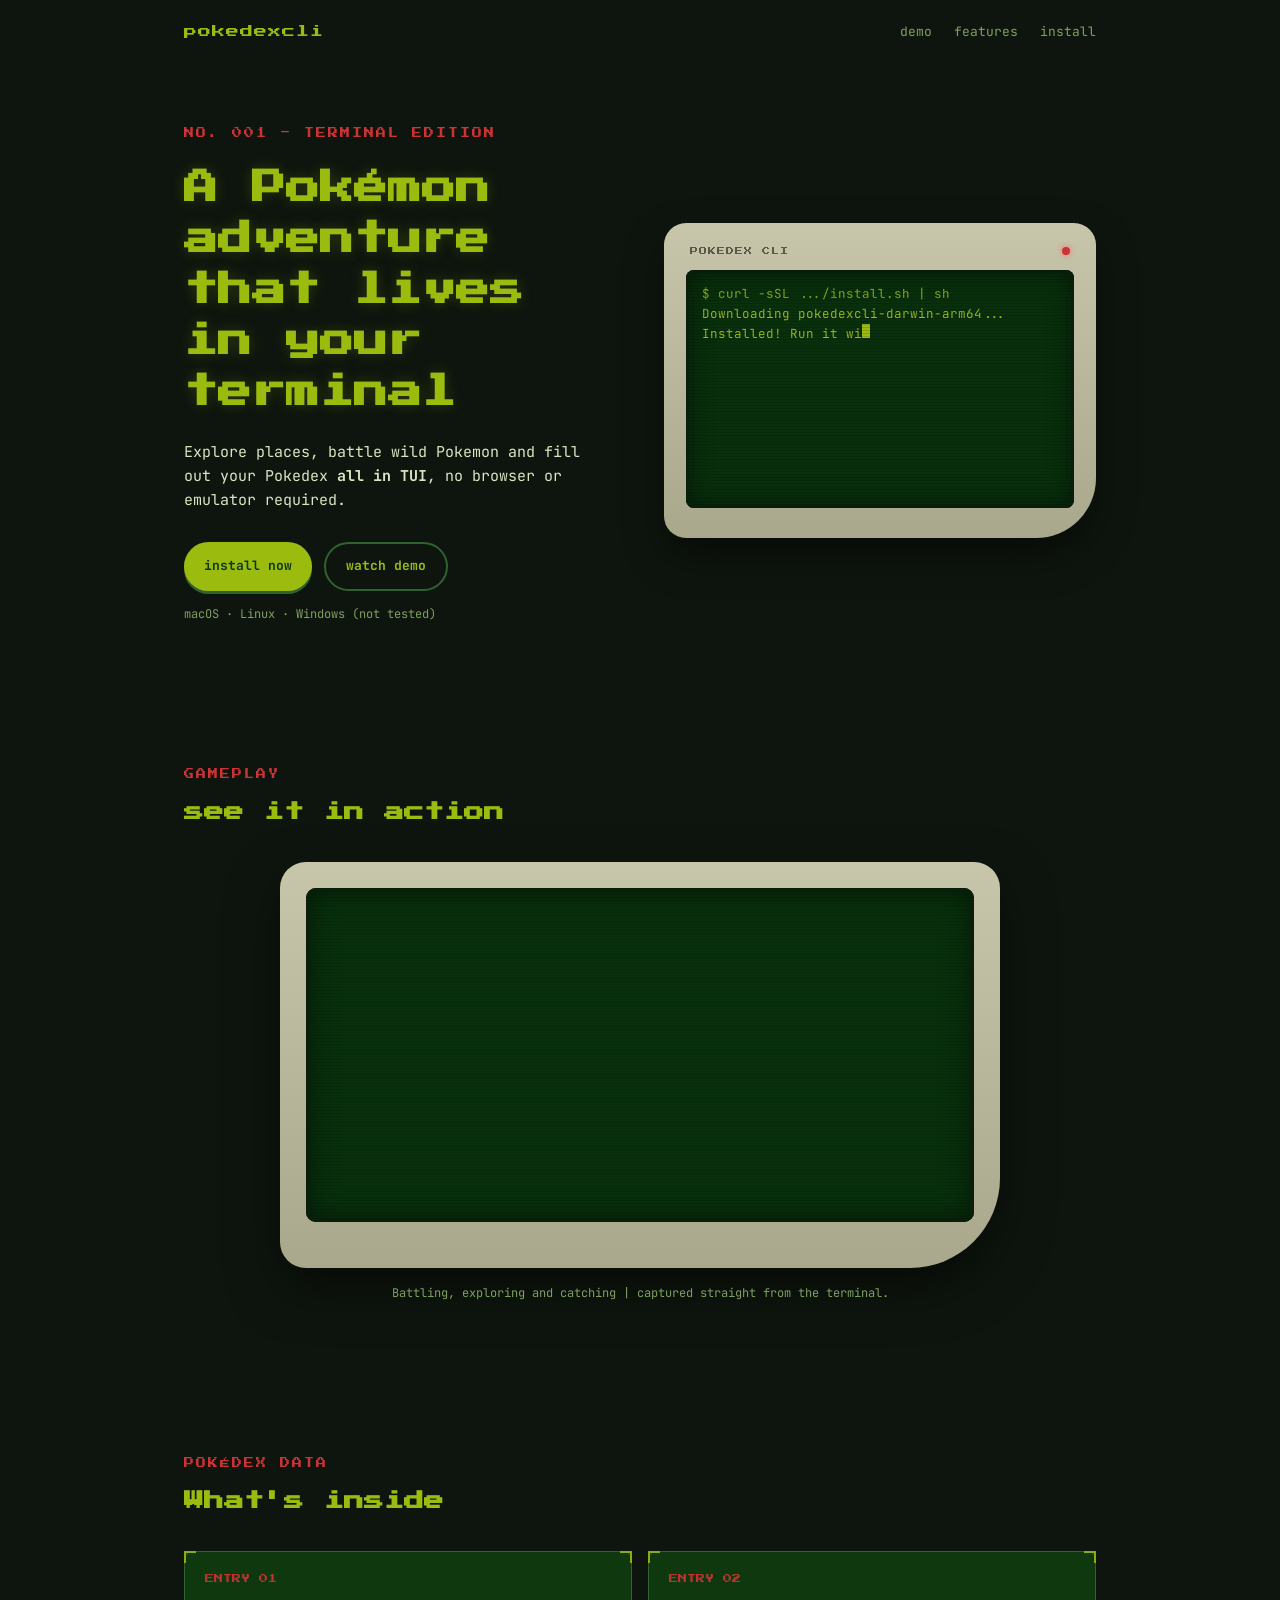
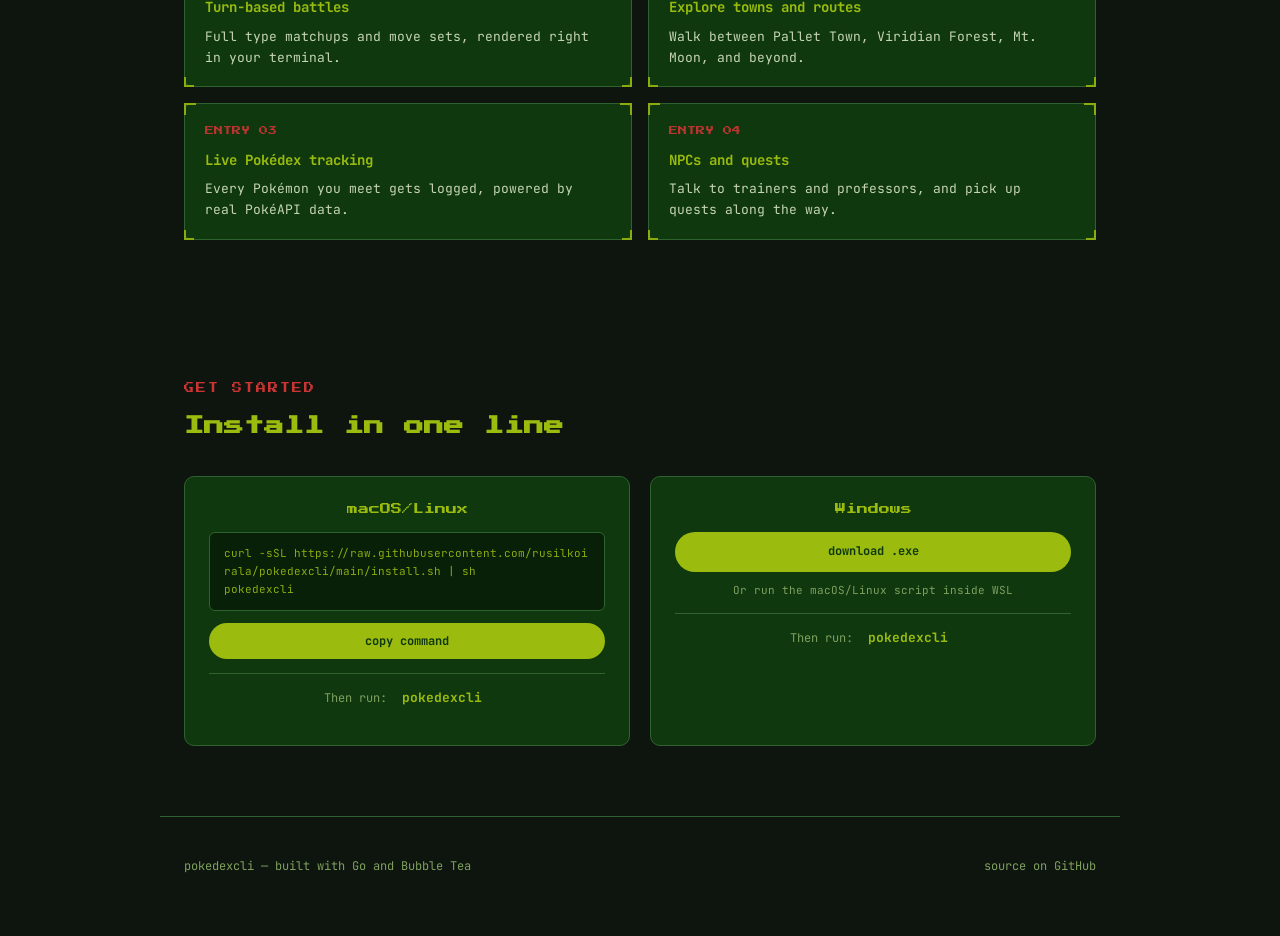
==== website/index.html @ e8219393 "rename to index html" ====
<!DOCTYPE html>
<html lang="en">

<head>
    <meta charset="UTF-8">
    <meta name="viewport" content="width=device-width, initial-scale=1.0">
    <title>PokedexCli</title>
    <link rel="icon" type="image/svg+xml" href="favicon.svg">
    <link rel="alternate icon" type="image/png" href="image.png">
    <link rel="stylesheet" href="style.css">
    <link rel="preconnect" href="https://fonts.googleapis.com">
    <link rel="preconnect" href="https://fonts.gstatic.com" crossorigin>
    <link
        href="https://fonts.googleapis.com/css2?family=Press+Start+2P&family=JetBrains+Mono:wght@400;500;700&display=swap"
        rel="stylesheet">
</head>

<body>
    <header>
        <div class="logo"><span class="dot">pokedexcli</span></div>
        <nav>
            <a href="#demo">demo</a>
            <a href="#features">features</href>
            <a href="#install">install</a>
        </nav>
    </header>

    <div class="hero">
        <div class="hero-content">
            <p class="eyebrow">NO. 001 - TERMINAL EDITION</p>
            <h1>A Pokémon adventure<br>that lives in your terminal</h1>
            <p class="sub">Explore places, battle wild Pokemon and fill out your Pokedex <b>all in TUI</b>, no browser
                or emulator required.</p>
            <div class="cta-row">
                <a class="gbtn" href="#install">install now</a>
                <a class="gbtn secondary" href="#demo">watch demo</a>
            </div>

            <p class="hint">macOS · Linux · Windows (not tested)</p>
        </div>

        <div class="device">
            <div class="brand"><span>POKEDEX CLI</span><span class="led"></span></div>
            <div class="screen-frame">
                <div class="term" id="termOut"></div>
            </div>
        </div>
    </div>

    <section id="demo">
        <p class="section-label">GAMEPLAY</p>
        <h2>see it in action</h2>
        <div class="demo-device">
            <div class="demo-screen">
                <video autoplay muted loop playsinline>
                    <source src="https://res.cloudinary.com/zlm5ufhp/video/upload/v1784630028/Screen_Recording_2026-07-21_at_4.15.30_PM_wrznqv.mov" type="video/mp4">
                    Your browser does not support the video tag.
                </video>
            </div>
        </div>
        <p class="demo-caption">Battling, exploring and catching | captured straight from the terminal.</p>
    </section>

    <section id="features">
        <p class="section-label">POKÉDEX DATA</p>
        <h2>What's inside</h2>
        <div class="entries">
            <div class="entry"><span class="br1"></span><span class="br2"></span>
                <p class="no">ENTRY 01</p>
                <h3>Turn-based battles</h3>
                <p>Full type matchups and move sets, rendered right in your terminal.</p>
            </div>
            <div class="entry"><span class="br1"></span><span class="br2"></span>
                <p class="no">ENTRY 02</p>
                <h3>Explore towns and routes</h3>
                <p>Walk between Pallet Town, Viridian Forest, Mt. Moon, and beyond.</p>
            </div>
            <div class="entry"><span class="br1"></span><span class="br2"></span>
                <p class="no">ENTRY 03</p>
                <h3>Live Pokédex tracking</h3>
                <p>Every Pokémon you meet gets logged, powered by real PokéAPI data.</p>
            </div>
            <div class="entry"><span class="br1"></span><span class="br2"></span>
                <p class="no">ENTRY 04</p>
                <h3>NPCs and quests</h3>
                <p>Talk to trainers and professors, and pick up quests along the way.</p>
            </div>
        </div>
    </section>

    <section id="install">
        <p class="section-label">GET STARTED</p>
        <h2>Install in one line</h2>
        <div class="install-grid">
            <div class="install-card">
                <p class="os">macOS/Linux</p>
                <div class="code-box" id="codeMac">curl -sSL https://raw.githubusercontent.com/rusilkoirala/pokedexcli/main/install.sh | sh
pokedexcli</div>
                <button class="copy-btn" data-target="codeMac">copy command</button>
                <p class="run-hint">Then run: <code class="run-cmd">pokedexcli</code></p>
            </div>
            <div class="install-card">
                <p class="os">Windows</p>
                <a class="win-link" href="https://github.com/rusilkoirala/pokedexcli/releases/latest">download .exe</a>
                <p class="win-note">Or run the macOS/Linux script inside WSL</p>
                <p class="run-hint">Then run: <code class="run-cmd">pokedexcli</code></p>
            </div>
        </div>
    </section>

    <footer>
        <span>pokedexcli — built with Go and Bubble Tea</span>
        <a href="https://github.com/rusilkoirala/pokedexcli">source on GitHub</a>
    </footer>

    <script src="main.js"></script>
</body>

</html>
---- website/style.css ----
:root{
    --shell: #c7c6ab;
    --shell-dark: #a9a88d;
    --bg: #0e150e;
    --src-0: #0f380f;
    --src-1: #306230;
    --src-2: #8bac0f;
    --src-3: #9bbc0f;
    --text: #d9e6c3;
    --text-dim: #7fa05f;
    --power: #cc3333;
    --power-glow: #ff6666;
    --mono: 'JetBrains Mono', monospace;
    --pixel: 'Press Start 2P', monospace;
}


* {
    box-sizing: border-box;
}

html {
    scroll-behavior: smooth;
}


body  {
    margin: 0;
    background: var(--bg);
    color: var(--text);
    font-family: var(--mono);
    line-height: 1.6;
    -webkit-font-smoothing:antialiased;
}

a {
    color: var(--src-3);
}

::selection{
    background: var(--src-1);
    color: var(--text);
}

.wrap {
    max-width: 960px;
    margin: 0 auto;
    padding: 0 24px;
}

header {
    display: flex;
    justify-content: space-between;
    align-items: center;
    padding: 22px 24px;
    max-width: 960px;
    margin: 0 auto;
}

.logo {
    font-family: var(--pixel);
    font-size: 13px;
    letter-spacing: 1px;
    color: var(--src-3);
    display: flex;
    align-items: center;
    gap: 10px;
}

.logo .dot {
    display: inline-block;
}

header nav {
    display: flex;
    gap: 22px;
    align-items: center;
}

header nav a {
    font-size: 13px;
    text-decoration: none;
    color: var(--text-dim);
    transition: color 0.2s ease;
}

header nav a:hover{
    color: var(--src-3);
}


.hero {
    max-width: 960px;
    margin: 60px auto;
    padding: 0 24px;
    display: grid;
    grid-template-columns: 1fr 1fr;
    gap: 48px;
    align-items: center;
}

.hero-content {
    max-width: 100%;
}

.eyebrow {
    font-family: var(--pixel);
    font-size: 10px;
    color:var(--power);
    letter-spacing: 2px;
    margin: 0 0 22px;
}

h1 {
    font-family:var(--pixel);
    font-size: clamp(22px, 3.4vw, 34px);
    line-height: 1.5;
    color: var(--src-3);
    margin: 0 0 22px;
    text-shadow: 0 0 14px rgba(139, 172, 15, 0.25);
}

.sub {
    font-size: 15px;
    color: var(--text);
    max-width: 46ch;
    margin: 0 0 30px;
    display: block;
}


.cta-row {
    display: flex;
    flex-wrap: wrap;
    gap: 12px;
    margin-bottom: 14px;
}

.gbtn {
    font-family: var(--mono);
    font-weight: 700;
    font-size: 13px;
    color: var(--src-0);
    background: var(--src-3);
    border: none;
    border-radius: 999px;
    cursor: pointer;
    display: inline-flex;
    align-items: center;
    gap: 9px;
    padding: 12px 20px;
    text-decoration: none;
    box-shadow: 0 3px 0 var(--src-1);
    transition: transform 0.08s ease;
}

.gbtn:hover{
    transform: translateY(1px);
    box-shadow: 0 2px 0 var(--src-1);
}

.gbtn:active {
    transform: translateY(3px);
    box-shadow: 0 0 0 var(--src-1);
}

.gbtn.secondary {
    background: transparent;
    color: var(--src-3);
    border: 2px solid var(--src-1);
    box-shadow: none;
}

.gbtn.secondary:hover {
    background: var(--src-1);
    transform: translateY(0);
}

.gbtn:focus-visible {
    outline: 3px solid var(--power-glow);
    outline-offset: 3px;
}

.hint {
    font-size: 12px;
    color: var(--text-dim);
}


.device {
    background: linear-gradient(180deg, var(--shell), var(--shell-dark));
    border-radius: 22px 22px 60px 22px;
    padding: 22px 22px 30px;
    box-shadow: 0 18px 40px rgba(0, 0, 0, 0.45);
}


.device .brand {
    display: flex;
    justify-content: space-between;
    align-items: center;
    padding: 0 4px 12px;
}

.device .brand span {
    font-family: var(--pixel);
    font-size: 8px;
    color: #5b5a49;
    letter-spacing: 1px;
}

.device .led {
    width: 8px;
    height: 8px;
    border-radius: 50%;
    background: var(--power);
    box-shadow: 0 0 6px var(--power-glow);
}

.screen-frame {
    background: #08300c;
    border-radius: 8px;
    padding: 14px 16px;
    box-shadow: inset 0 0 0 3px #0a1f0a, inset 0 0 26px rgba(0, 0, 0, 0.55);
    position: relative;
    overflow: hidden;
}

.screen-frame::after {
    content: "";
    position: absolute; 
    inset: 0;
    background: repeating-linear-gradient(
        0deg, rgba(0,0,0,0.14) 0px, rgba(0,0,0,0.14) 1px,
        transparent 1px, transparent 3px
    );
    pointer-events: none;
}

.term {
    font-size: 12.5px;
    color: var(--src-3);
    min-height: 210px;
    white-space: pre-wrap;
    word-break: break-word;
}

.term .prompt {
    color: var(--src-2);
}

.cursor {
    display: inline-block;
    width: 8px;
    height: 14px;
    background: var(--src-3);
    animation: blink 1s step-end infinite;
}

@keyframes blink {
    50% {
        opacity: 0;
    }
}

section {
    max-width: 960px;
    margin: 0 auto;
    padding: 70px 24px;
}

.section-label {
    font-family: var(--pixel);
    font-size: 10px;
    color: var(--power);
    letter-spacing: 2px;
    margin: 0 0 14px;
}

h2 {
    font-family: var(--pixel);
    font-size: clamp(16px, 2.2vw, 20px);
    color: var(--src-3);
    margin: 0 0 34px;
}


.demo-device {
    background: linear-gradient(180deg, var(--shell), var(--shell-dark));
    border-radius: 26px 26px 90px 26px;
    padding: 26px 26px 46px;
    max-width: 720px;
    margin: 0 auto;
    box-shadow: 0 20px 50px rgba(0, 0, 0, 0.5);
}


.demo-screen {
    background: #08300c;
    border-radius: 10px;
    overflow: hidden;
    position: relative;
    box-shadow: inset 0 0 0 4px #0a1f0a, inset 0 0 30px rgba(0, 0, 0, 0.55);
}

.demo-screen video {
    display: block;
    width: 100%;
    height: auto;
    filter: saturate(1.05) contrast(1.05);
}


  .demo-screen::after{
    content:"";
    position:absolute; 
    inset:0;
    background:repeating-linear-gradient(
      0deg, rgba(0,0,0,0.12) 0px, rgba(0,0,0,0.12) 1px,
      transparent 1px, transparent 3px
    );
    pointer-events:none;
  }
  .demo-fallback{
    display:flex; 
    align-items:center; 
    justify-content:center;
    min-height:280px; 
    color:var(--src-2); 
    font-size:12px; 
    text-align:center; 
    padding:20px;
  }
  .demo-caption{
    font-size:12px; 
    color:var(--text-dim); 
    text-align:center; 
    margin-top:16px;
  }
 
  .entries{ 
    display:grid; 
    grid-template-columns:repeat(2, 1fr); 
    gap:16px; 
  }
  .entry{
    position:relative;
    background:var(--src-0);
    border:1px solid var(--src-1);
    padding:20px 20px 18px;
    border-radius: 8px;
  }
  .entry::before, .entry::after,
  .entry .br1, .entry .br2{
    content:""; 
    position:absolute; 
    width:10px; 
    height:10px;
    border-color:var(--src-2); 
    border-style:solid;
  }
  .entry::before{ top:-1px; left:-1px; border-width:2px 0 0 2px; }
  .entry::after{ top:-1px; right:-1px; border-width:2px 2px 0 0; }
  .entry .br1{ bottom:-1px; left:-1px; border-width:0 0 2px 2px; }
  .entry .br2{ bottom:-1px; right:-1px; border-width:0 2px 2px 0; }
  .entry .no{ 
    font-family:var(--pixel); 
    font-size:9px; 
    color:var(--power); 
    margin:0 0 10px; 
  }
  .entry h3{ 
    font-size:14px; 
    color:var(--src-3); 
    margin:0 0 8px; 
  }
  .entry p{ 
    font-size:13px; 
    color:var(--text); 
    margin:0; 
    opacity:0.9; 
  }
 
  /* ---------- install ---------- */
  .install-grid{ 
    display:grid; 
    grid-template-columns:repeat(2, 1fr); 
    gap:20px; 
  }
  .install-card{
    background:var(--src-0);
    border:1px solid var(--src-1);
    border-radius:10px;
    padding:24px;
    text-align:center;
  }
  .install-card .os{ 
    font-family:var(--pixel); 
    font-size:11px; 
    color:var(--src-3); 
    margin:0 0 14px; 
  }
  .code-box{
    background:#081f08;
    border:1px solid var(--src-1);
    border-radius:6px;
    padding:12px 14px;
    font-size:11px;
    color:var(--src-2);
    text-align:left;
    overflow-x:auto;
    white-space:pre-wrap;
    margin-bottom:12px;
    word-break: break-all;
    line-height: 1.6;
  }
  .copy-btn{
    font-family:var(--mono); 
    font-size:12px; 
    font-weight:700;
    color:var(--src-0); 
    background:var(--src-3);
    border:none; 
    border-radius:999px; 
    padding:10px 18px;
    cursor:pointer; 
    width:100%;
    transition: background 0.2s ease;
  }
  .copy-btn:hover{ 
    background:var(--src-2); 
  }
  .copy-btn:focus-visible{ 
    outline:3px solid var(--power-glow); 
    outline-offset:2px; 
  }
  .win-link{
    display:block; 
    font-family:var(--mono); 
    font-size:12px; 
    font-weight:700;
    color:var(--src-0); 
    background:var(--src-3);
    border-radius:999px; 
    padding:10px 18px; 
    text-decoration:none;
    transition: background 0.2s ease;
  }
  .win-link:hover{
    background:var(--src-2);
  }
  .win-note{ 
    font-size:11px; 
    color:var(--text-dim); 
    margin-top:10px; 
  }
  .run-hint {
    font-size: 12px;
    color: var(--text-dim);
    margin-top: 14px;
    padding-top: 14px;
    border-top: 1px solid var(--src-1);
  }
  .run-cmd {
    font-family: var(--mono);
    font-weight: 700;
    color: var(--src-3);
    background: var(--src-0);
    padding: 3px 8px;
    border-radius: 4px;
    font-size: 13px;
  }
 
 


  footer{
    max-width:960px; 
    margin:0 auto; 
    padding:40px 24px 60px;
    border-top:1px solid var(--src-1);
    display:flex; 
    justify-content:space-between; 
    align-items:center;
    flex-wrap: wrap;
    gap: 16px;
    font-size:12px; 
    color:var(--text-dim);
  }
  footer a{ 
    color:var(--text-dim); 
    text-decoration: none;
    transition: color 0.2s ease;
  }
  footer a:hover{ 
    color:var(--src-3); 
  }
 
  @media (max-width:800px){
    header {
      flex-direction: column;
      gap: 16px;
      text-align: center;
    }
    
    header nav {
      justify-content: center;
    }
    
    .hero{ 
      grid-template-columns:1fr; 
      padding-top:24px;
      margin: 40px auto;
    }
    
    .hero-content {
      text-align: center;
    }
    
    .cta-row {
      justify-content: center;
    }
    
    .entries{ 
      grid-template-columns:1fr; 
    }
    
    .install-grid{ 
      grid-template-columns:1fr; 
    }
    
    footer {
      flex-direction: column;
      text-align: center;
    }
  }
  
  @media (max-width: 480px) {
    h1 {
      font-size: 18px;
    }
    
    .device {
      padding: 16px 16px 20px;
    }
    
    section {
      padding: 50px 24px;
    }
  }
 
  @media (prefers-reduced-motion: reduce){
    .cursor{ animation:none; opacity:1; }
    html{ scroll-behavior:auto; }
    * {
      transition: none !important;
    }
  }
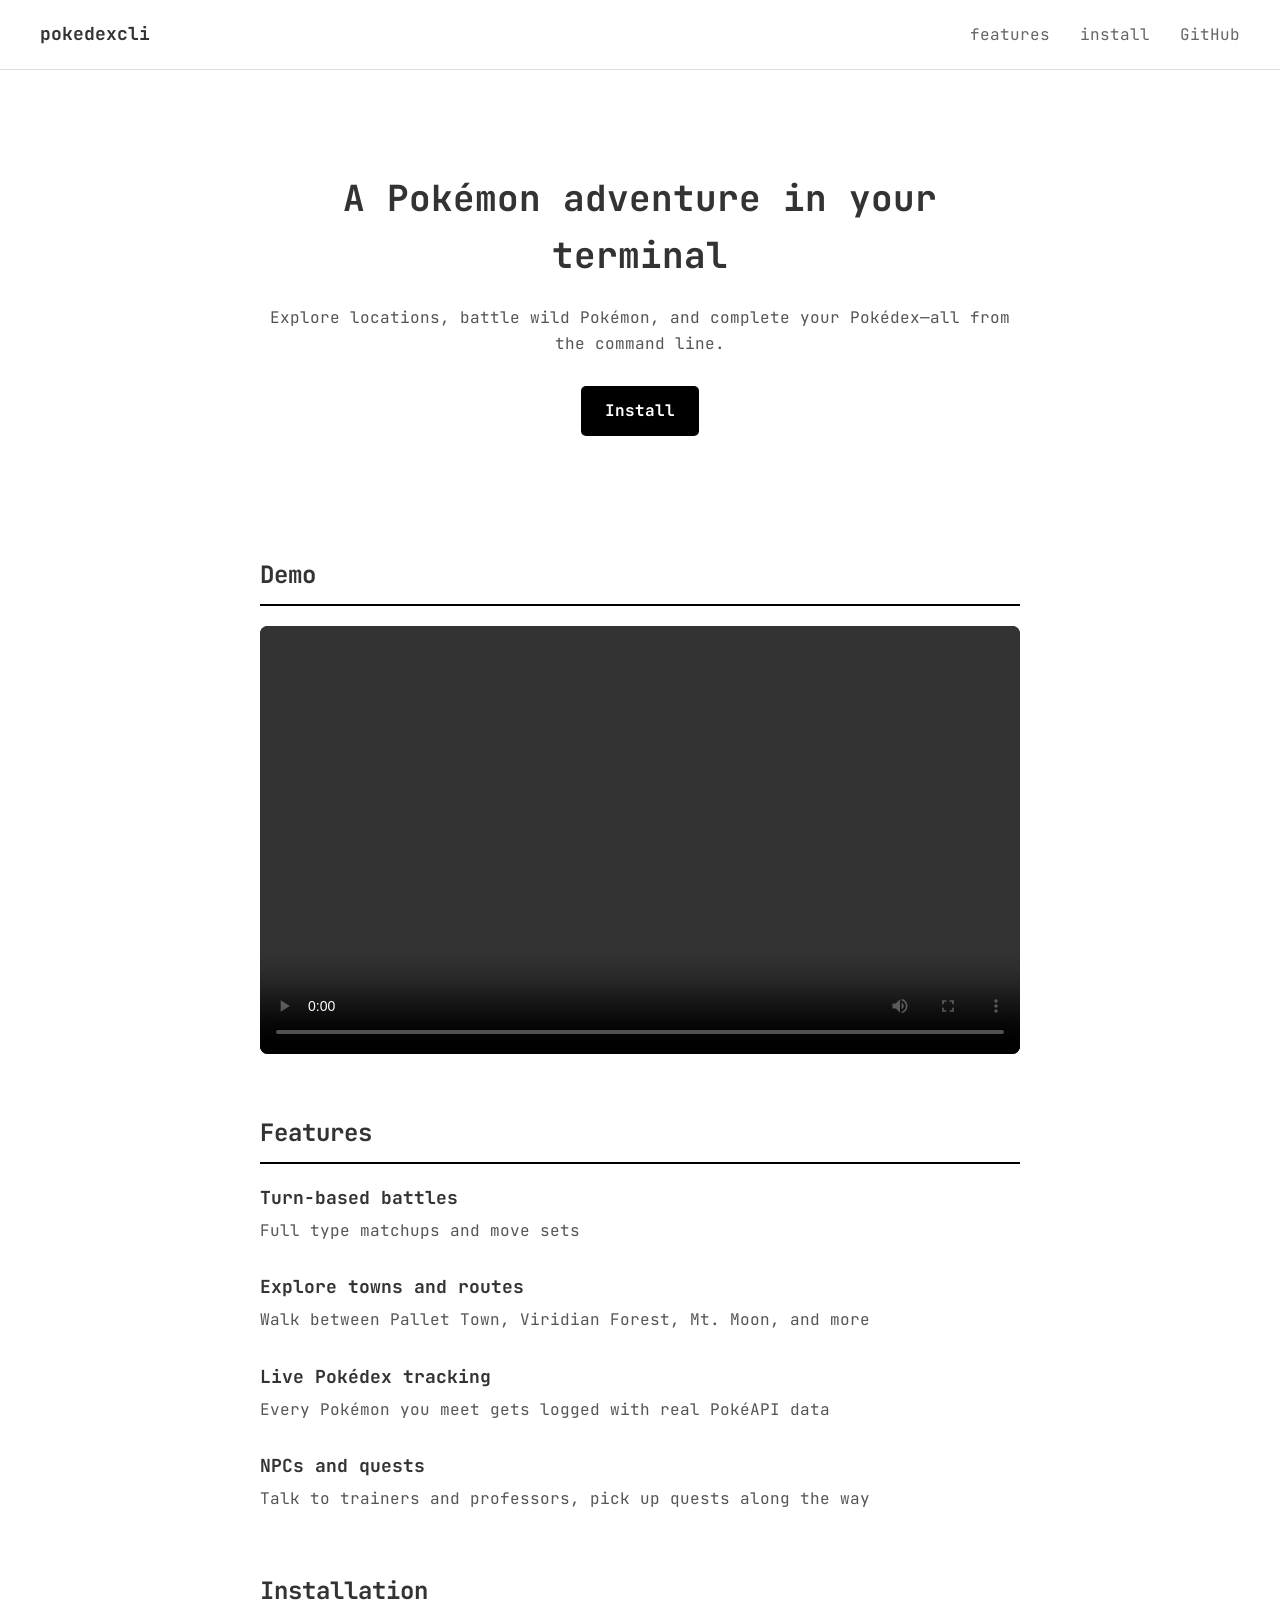
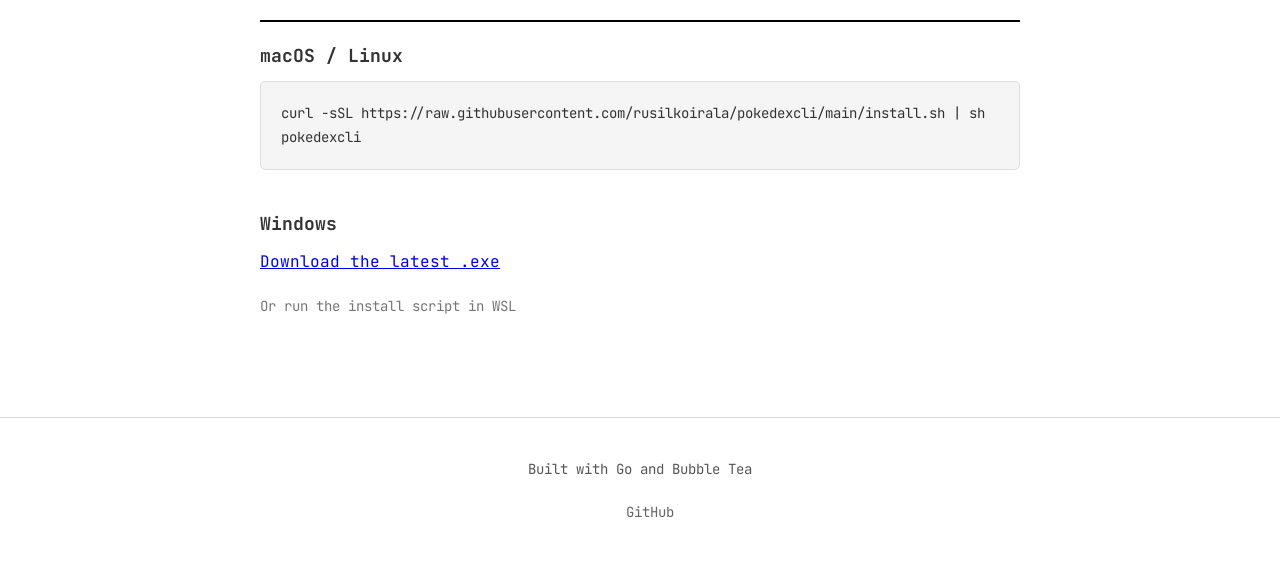
==== commit 5182dfb2: "simpler desgin" ====
--- a/website/index.html
+++ b/website/index.html
@@ -10,110 +10,82 @@
     <link rel="stylesheet" href="style.css">
     <link rel="preconnect" href="https://fonts.googleapis.com">
     <link rel="preconnect" href="https://fonts.gstatic.com" crossorigin>
-    <link
-        href="https://fonts.googleapis.com/css2?family=Press+Start+2P&family=JetBrains+Mono:wght@400;500;700&display=swap"
-        rel="stylesheet">
+    <link href="https://fonts.googleapis.com/css2?family=JetBrains+Mono:wght@400;700&display=swap" rel="stylesheet">
 </head>
 
 <body>
     <header>
-        <div class="logo"><span class="dot">pokedexcli</span></div>
+        <div class="logo">pokedexcli</div>
         <nav>
-            <a href="#demo">demo</a>
-            <a href="#features">features</href>
+            <a href="#features">features</a>
             <a href="#install">install</a>
+            <a href="https://github.com/rusilkoirala/pokedexcli" class="">GitHub</a>
         </nav>
     </header>
 
-    <div class="hero">
-        <div class="hero-content">
-            <p class="eyebrow">NO. 001 - TERMINAL EDITION</p>
-            <h1>A Pokémon adventure<br>that lives in your terminal</h1>
-            <p class="sub">Explore places, battle wild Pokemon and fill out your Pokedex <b>all in TUI</b>, no browser
-                or emulator required.</p>
-            <div class="cta-row">
-                <a class="gbtn" href="#install">install now</a>
-                <a class="gbtn secondary" href="#demo">watch demo</a>
+    <main>
+        <section class="hero">
+            <h1>A Pokémon adventure in your terminal</h1>
+            <p>Explore locations, battle wild Pokémon, and complete your Pokédex—all from the command line.</p>
+            <div class="cta">
+                <a href="#install" class="btn">Install </a>
+            
+            </div>
+        </section>
+
+        <section class="demo">
+            <h2>Demo</h2>
+            <div class="video-container">
+                <video controls loop>
+                    <source src="https://res.cloudinary.com/zlm5ufhp/video/upload/v1784630028/Screen_Recording_2026-07-21_at_4.15.30_PM_wrznqv.mov" type="video/mp4">
+                    Your browser does not support video playback.
+                </video>
+            </div>
+        </section>
+
+        <section id="features">
+            <h2>Features</h2>
+            <ul class="feature-list">
+                <li>
+                    <strong>Turn-based battles</strong>
+                    <p>Full type matchups and move sets</p>
+                </li>
+                <li>
+                    <strong>Explore towns and routes</strong>
+                    <p>Walk between Pallet Town, Viridian Forest, Mt. Moon, and more</p>
+                </li>
+                <li>
+                    <strong>Live Pokédex tracking</strong>
+                    <p>Every Pokémon you meet gets logged with real PokéAPI data</p>
+                </li>
+                <li>
+                    <strong>NPCs and quests</strong>
+                    <p>Talk to trainers and professors, pick up quests along the way</p>
+                </li>
+            </ul>
+        </section>
+
+        <section id="install">
+            <h2>Installation</h2>
+            
+            <div class="install-section">
+                <h3>macOS / Linux</h3>
+                <pre><code>curl -sSL https://raw.githubusercontent.com/rusilkoirala/pokedexcli/main/install.sh | sh
+pokedexcli</code></pre>
             </div>
 
-            <p class="hint">macOS · Linux · Windows (not tested)</p>
-        </div>
-
-        <div class="device">
-            <div class="brand"><span>POKEDEX CLI</span><span class="led"></span></div>
-            <div class="screen-frame">
-                <div class="term" id="termOut"></div>
+            <div class="install-section">
+                <h3>Windows</h3>
+                <p><a href="https://github.com/rusilkoirala/pokedexcli/releases/latest">Download the latest .exe</a></p>
+                <p class="note">Or run the install script in WSL</p>
             </div>
-        </div>
-    </div>
-
-    <section id="demo">
-        <p class="section-label">GAMEPLAY</p>
-        <h2>see it in action</h2>
-        <div class="demo-device">
-            <div class="demo-screen">
-                <video autoplay muted loop playsinline>
-                    <source src="https://res.cloudinary.com/zlm5ufhp/video/upload/v1784630028/Screen_Recording_2026-07-21_at_4.15.30_PM_wrznqv.mov" type="video/mp4">
-                    Your browser does not support the video tag.
-                </video>
-            </div>
-        </div>
-        <p class="demo-caption">Battling, exploring and catching | captured straight from the terminal.</p>
-    </section>
-
-    <section id="features">
-        <p class="section-label">POKÉDEX DATA</p>
-        <h2>What's inside</h2>
-        <div class="entries">
-            <div class="entry"><span class="br1"></span><span class="br2"></span>
-                <p class="no">ENTRY 01</p>
-                <h3>Turn-based battles</h3>
-                <p>Full type matchups and move sets, rendered right in your terminal.</p>
-            </div>
-            <div class="entry"><span class="br1"></span><span class="br2"></span>
-                <p class="no">ENTRY 02</p>
-                <h3>Explore towns and routes</h3>
-                <p>Walk between Pallet Town, Viridian Forest, Mt. Moon, and beyond.</p>
-            </div>
-            <div class="entry"><span class="br1"></span><span class="br2"></span>
-                <p class="no">ENTRY 03</p>
-                <h3>Live Pokédex tracking</h3>
-                <p>Every Pokémon you meet gets logged, powered by real PokéAPI data.</p>
-            </div>
-            <div class="entry"><span class="br1"></span><span class="br2"></span>
-                <p class="no">ENTRY 04</p>
-                <h3>NPCs and quests</h3>
-                <p>Talk to trainers and professors, and pick up quests along the way.</p>
-            </div>
-        </div>
-    </section>
-
-    <section id="install">
-        <p class="section-label">GET STARTED</p>
-        <h2>Install in one line</h2>
-        <div class="install-grid">
-            <div class="install-card">
-                <p class="os">macOS/Linux</p>
-                <div class="code-box" id="codeMac">curl -sSL https://raw.githubusercontent.com/rusilkoirala/pokedexcli/main/install.sh | sh
-pokedexcli</div>
-                <button class="copy-btn" data-target="codeMac">copy command</button>
-                <p class="run-hint">Then run: <code class="run-cmd">pokedexcli</code></p>
-            </div>
-            <div class="install-card">
-                <p class="os">Windows</p>
-                <a class="win-link" href="https://github.com/rusilkoirala/pokedexcli/releases/latest">download .exe</a>
-                <p class="win-note">Or run the macOS/Linux script inside WSL</p>
-                <p class="run-hint">Then run: <code class="run-cmd">pokedexcli</code></p>
-            </div>
-        </div>
-    </section>
+        </section>
+    </main>
 
     <footer>
-        <span>pokedexcli — built with Go and Bubble Tea</span>
-        <a href="https://github.com/rusilkoirala/pokedexcli">source on GitHub</a>
+        <p>Built with Go and Bubble Tea</p>
+        <a href="https://github.com/rusilkoirala/pokedexcli">GitHub</a>
     </footer>
-
-    <script src="main.js"></script>
 </body>
 
-</html>+</html>
--- a/website/style.css
+++ b/website/style.css
@@ -1,558 +1,219 @@
-:root{
-    --shell: #c7c6ab;
-    --shell-dark: #a9a88d;
-    --bg: #0e150e;
-    --src-0: #0f380f;
-    --src-1: #306230;
-    --src-2: #8bac0f;
-    --src-3: #9bbc0f;
-    --text: #d9e6c3;
-    --text-dim: #7fa05f;
-    --power: #cc3333;
-    --power-glow: #ff6666;
-    --mono: 'JetBrains Mono', monospace;
-    --pixel: 'Press Start 2P', monospace;
-}
-
-
 * {
+    margin: 0;
+    padding: 0;
     box-sizing: border-box;
 }
 
-html {
-    scroll-behavior: smooth;
-}
-
-
-body  {
-    margin: 0;
-    background: var(--bg);
-    color: var(--text);
-    font-family: var(--mono);
+body {
+    font-family: 'JetBrains Mono', monospace;
     line-height: 1.6;
-    -webkit-font-smoothing:antialiased;
-}
-
-a {
-    color: var(--src-3);
-}
-
-::selection{
-    background: var(--src-1);
-    color: var(--text);
-}
-
-.wrap {
-    max-width: 960px;
-    margin: 0 auto;
-    padding: 0 24px;
+    color: #333;
+    background: #fff;
 }
 
 header {
+    padding: 20px 40px;
     display: flex;
     justify-content: space-between;
     align-items: center;
-    padding: 22px 24px;
-    max-width: 960px;
+    border-bottom: 1px solid #ddd;
+}
+
+.logo {
+    font-weight: 700;
+    font-size: 18px;
+}
+
+nav {
+    display: flex;
+    gap: 30px;
+}
+
+nav a {
+    color: #666;
+    text-decoration: none;
+}
+
+nav a:hover {
+    color: #000;
+}
+
+main {
+    max-width: 800px;
     margin: 0 auto;
-}
-
-.logo {
-    font-family: var(--pixel);
-    font-size: 13px;
-    letter-spacing: 1px;
-    color: var(--src-3);
+    padding: 40px 20px;
+}
+
+section {
+    margin-bottom: 60px;
+}
+
+h1 {
+    font-size: 36px;
+    font-weight: 700;
+    margin-bottom: 20px;
+}
+
+h2 {
+    font-size: 24px;
+    font-weight: 700;
+    margin-bottom: 20px;
+    padding-bottom: 10px;
+    border-bottom: 2px solid #000;
+}
+
+h3 {
+    font-size: 18px;
+    font-weight: 700;
+    margin-bottom: 10px;
+}
+
+p {
+    margin-bottom: 20px;
+    color: #555;
+}
+
+.hero {
+    text-align: center;
+    padding: 60px 0;
+}
+
+.cta {
     display: flex;
-    align-items: center;
-    gap: 10px;
-}
-
-.logo .dot {
+    gap: 15px;
+    justify-content: center;
+    margin-top: 30px;
+}
+
+.btn, .btn-secondary {
+    padding: 12px 24px;
+    text-decoration: none;
+    font-weight: 700;
+    border-radius: 5px;
     display: inline-block;
 }
 
-header nav {
-    display: flex;
-    gap: 22px;
-    align-items: center;
-}
-
-header nav a {
-    font-size: 13px;
+.btn {
+    background: #000;
+    color: #fff;
+}
+
+.btn:hover {
+    background: #333;
+}
+
+.btn-secondary {
+    background: #fff;
+    color: #000;
+    border: 2px solid #000;
+}
+
+.btn-secondary:hover {
+    background: #f5f5f5;
+}
+
+.demo {
+    margin: 60px 0;
+}
+
+.video-container {
+    position: relative;
+    padding-bottom: 56.25%;
+    height: 0;
+    overflow: hidden;
+    background: #000;
+    border-radius: 8px;
+}
+
+.video-container video {
+    position: absolute;
+    top: 0;
+    left: 0;
+    width: 100%;
+    height: 100%;
+}
+
+.feature-list {
+    list-style: none;
+}
+
+.feature-list li {
+    margin-bottom: 30px;
+    padding-left: 0;
+}
+
+.feature-list strong {
+    display: block;
+    font-size: 18px;
+    margin-bottom: 5px;
+}
+
+.feature-list p {
+    margin: 0;
+}
+
+.install-section {
+    margin-bottom: 40px;
+}
+
+pre {
+    background: #f5f5f5;
+    padding: 20px;
+    border-radius: 5px;
+    overflow-x: auto;
+    border: 1px solid #ddd;
+}
+
+code {
+    font-family: 'JetBrains Mono', monospace;
+    font-size: 14px;
+}
+
+.note {
+    font-size: 14px;
+    color: #777;
+    margin-top: 10px;
+}
+
+footer {
+    padding: 40px;
+    text-align: center;
+    border-top: 1px solid #ddd;
+    color: #666;
+    font-size: 14px;
+}
+
+footer a {
+    color: #666;
     text-decoration: none;
-    color: var(--text-dim);
-    transition: color 0.2s ease;
-}
-
-header nav a:hover{
-    color: var(--src-3);
-}
-
-
-.hero {
-    max-width: 960px;
-    margin: 60px auto;
-    padding: 0 24px;
-    display: grid;
-    grid-template-columns: 1fr 1fr;
-    gap: 48px;
-    align-items: center;
-}
-
-.hero-content {
-    max-width: 100%;
-}
-
-.eyebrow {
-    font-family: var(--pixel);
-    font-size: 10px;
-    color:var(--power);
-    letter-spacing: 2px;
-    margin: 0 0 22px;
-}
-
-h1 {
-    font-family:var(--pixel);
-    font-size: clamp(22px, 3.4vw, 34px);
-    line-height: 1.5;
-    color: var(--src-3);
-    margin: 0 0 22px;
-    text-shadow: 0 0 14px rgba(139, 172, 15, 0.25);
-}
-
-.sub {
-    font-size: 15px;
-    color: var(--text);
-    max-width: 46ch;
-    margin: 0 0 30px;
-    display: block;
-}
-
-
-.cta-row {
-    display: flex;
-    flex-wrap: wrap;
-    gap: 12px;
-    margin-bottom: 14px;
-}
-
-.gbtn {
-    font-family: var(--mono);
-    font-weight: 700;
-    font-size: 13px;
-    color: var(--src-0);
-    background: var(--src-3);
-    border: none;
-    border-radius: 999px;
-    cursor: pointer;
-    display: inline-flex;
-    align-items: center;
-    gap: 9px;
-    padding: 12px 20px;
-    text-decoration: none;
-    box-shadow: 0 3px 0 var(--src-1);
-    transition: transform 0.08s ease;
-}
-
-.gbtn:hover{
-    transform: translateY(1px);
-    box-shadow: 0 2px 0 var(--src-1);
-}
-
-.gbtn:active {
-    transform: translateY(3px);
-    box-shadow: 0 0 0 var(--src-1);
-}
-
-.gbtn.secondary {
-    background: transparent;
-    color: var(--src-3);
-    border: 2px solid var(--src-1);
-    box-shadow: none;
-}
-
-.gbtn.secondary:hover {
-    background: var(--src-1);
-    transform: translateY(0);
-}
-
-.gbtn:focus-visible {
-    outline: 3px solid var(--power-glow);
-    outline-offset: 3px;
-}
-
-.hint {
-    font-size: 12px;
-    color: var(--text-dim);
-}
-
-
-.device {
-    background: linear-gradient(180deg, var(--shell), var(--shell-dark));
-    border-radius: 22px 22px 60px 22px;
-    padding: 22px 22px 30px;
-    box-shadow: 0 18px 40px rgba(0, 0, 0, 0.45);
-}
-
-
-.device .brand {
-    display: flex;
-    justify-content: space-between;
-    align-items: center;
-    padding: 0 4px 12px;
-}
-
-.device .brand span {
-    font-family: var(--pixel);
-    font-size: 8px;
-    color: #5b5a49;
-    letter-spacing: 1px;
-}
-
-.device .led {
-    width: 8px;
-    height: 8px;
-    border-radius: 50%;
-    background: var(--power);
-    box-shadow: 0 0 6px var(--power-glow);
-}
-
-.screen-frame {
-    background: #08300c;
-    border-radius: 8px;
-    padding: 14px 16px;
-    box-shadow: inset 0 0 0 3px #0a1f0a, inset 0 0 26px rgba(0, 0, 0, 0.55);
-    position: relative;
-    overflow: hidden;
-}
-
-.screen-frame::after {
-    content: "";
-    position: absolute; 
-    inset: 0;
-    background: repeating-linear-gradient(
-        0deg, rgba(0,0,0,0.14) 0px, rgba(0,0,0,0.14) 1px,
-        transparent 1px, transparent 3px
-    );
-    pointer-events: none;
-}
-
-.term {
-    font-size: 12.5px;
-    color: var(--src-3);
-    min-height: 210px;
-    white-space: pre-wrap;
-    word-break: break-word;
-}
-
-.term .prompt {
-    color: var(--src-2);
-}
-
-.cursor {
-    display: inline-block;
-    width: 8px;
-    height: 14px;
-    background: var(--src-3);
-    animation: blink 1s step-end infinite;
-}
-
-@keyframes blink {
-    50% {
-        opacity: 0;
-    }
-}
-
-section {
-    max-width: 960px;
-    margin: 0 auto;
-    padding: 70px 24px;
-}
-
-.section-label {
-    font-family: var(--pixel);
-    font-size: 10px;
-    color: var(--power);
-    letter-spacing: 2px;
-    margin: 0 0 14px;
-}
-
-h2 {
-    font-family: var(--pixel);
-    font-size: clamp(16px, 2.2vw, 20px);
-    color: var(--src-3);
-    margin: 0 0 34px;
-}
-
-
-.demo-device {
-    background: linear-gradient(180deg, var(--shell), var(--shell-dark));
-    border-radius: 26px 26px 90px 26px;
-    padding: 26px 26px 46px;
-    max-width: 720px;
-    margin: 0 auto;
-    box-shadow: 0 20px 50px rgba(0, 0, 0, 0.5);
-}
-
-
-.demo-screen {
-    background: #08300c;
-    border-radius: 10px;
-    overflow: hidden;
-    position: relative;
-    box-shadow: inset 0 0 0 4px #0a1f0a, inset 0 0 30px rgba(0, 0, 0, 0.55);
-}
-
-.demo-screen video {
-    display: block;
-    width: 100%;
-    height: auto;
-    filter: saturate(1.05) contrast(1.05);
-}
-
-
-  .demo-screen::after{
-    content:"";
-    position:absolute; 
-    inset:0;
-    background:repeating-linear-gradient(
-      0deg, rgba(0,0,0,0.12) 0px, rgba(0,0,0,0.12) 1px,
-      transparent 1px, transparent 3px
-    );
-    pointer-events:none;
-  }
-  .demo-fallback{
-    display:flex; 
-    align-items:center; 
-    justify-content:center;
-    min-height:280px; 
-    color:var(--src-2); 
-    font-size:12px; 
-    text-align:center; 
-    padding:20px;
-  }
-  .demo-caption{
-    font-size:12px; 
-    color:var(--text-dim); 
-    text-align:center; 
-    margin-top:16px;
-  }
- 
-  .entries{ 
-    display:grid; 
-    grid-template-columns:repeat(2, 1fr); 
-    gap:16px; 
-  }
-  .entry{
-    position:relative;
-    background:var(--src-0);
-    border:1px solid var(--src-1);
-    padding:20px 20px 18px;
-    border-radius: 8px;
-  }
-  .entry::before, .entry::after,
-  .entry .br1, .entry .br2{
-    content:""; 
-    position:absolute; 
-    width:10px; 
-    height:10px;
-    border-color:var(--src-2); 
-    border-style:solid;
-  }
-  .entry::before{ top:-1px; left:-1px; border-width:2px 0 0 2px; }
-  .entry::after{ top:-1px; right:-1px; border-width:2px 2px 0 0; }
-  .entry .br1{ bottom:-1px; left:-1px; border-width:0 0 2px 2px; }
-  .entry .br2{ bottom:-1px; right:-1px; border-width:0 2px 2px 0; }
-  .entry .no{ 
-    font-family:var(--pixel); 
-    font-size:9px; 
-    color:var(--power); 
-    margin:0 0 10px; 
-  }
-  .entry h3{ 
-    font-size:14px; 
-    color:var(--src-3); 
-    margin:0 0 8px; 
-  }
-  .entry p{ 
-    font-size:13px; 
-    color:var(--text); 
-    margin:0; 
-    opacity:0.9; 
-  }
- 
-  /* ---------- install ---------- */
-  .install-grid{ 
-    display:grid; 
-    grid-template-columns:repeat(2, 1fr); 
-    gap:20px; 
-  }
-  .install-card{
-    background:var(--src-0);
-    border:1px solid var(--src-1);
-    border-radius:10px;
-    padding:24px;
-    text-align:center;
-  }
-  .install-card .os{ 
-    font-family:var(--pixel); 
-    font-size:11px; 
-    color:var(--src-3); 
-    margin:0 0 14px; 
-  }
-  .code-box{
-    background:#081f08;
-    border:1px solid var(--src-1);
-    border-radius:6px;
-    padding:12px 14px;
-    font-size:11px;
-    color:var(--src-2);
-    text-align:left;
-    overflow-x:auto;
-    white-space:pre-wrap;
-    margin-bottom:12px;
-    word-break: break-all;
-    line-height: 1.6;
-  }
-  .copy-btn{
-    font-family:var(--mono); 
-    font-size:12px; 
-    font-weight:700;
-    color:var(--src-0); 
-    background:var(--src-3);
-    border:none; 
-    border-radius:999px; 
-    padding:10px 18px;
-    cursor:pointer; 
-    width:100%;
-    transition: background 0.2s ease;
-  }
-  .copy-btn:hover{ 
-    background:var(--src-2); 
-  }
-  .copy-btn:focus-visible{ 
-    outline:3px solid var(--power-glow); 
-    outline-offset:2px; 
-  }
-  .win-link{
-    display:block; 
-    font-family:var(--mono); 
-    font-size:12px; 
-    font-weight:700;
-    color:var(--src-0); 
-    background:var(--src-3);
-    border-radius:999px; 
-    padding:10px 18px; 
-    text-decoration:none;
-    transition: background 0.2s ease;
-  }
-  .win-link:hover{
-    background:var(--src-2);
-  }
-  .win-note{ 
-    font-size:11px; 
-    color:var(--text-dim); 
-    margin-top:10px; 
-  }
-  .run-hint {
-    font-size: 12px;
-    color: var(--text-dim);
-    margin-top: 14px;
-    padding-top: 14px;
-    border-top: 1px solid var(--src-1);
-  }
-  .run-cmd {
-    font-family: var(--mono);
-    font-weight: 700;
-    color: var(--src-3);
-    background: var(--src-0);
-    padding: 3px 8px;
-    border-radius: 4px;
-    font-size: 13px;
-  }
- 
- 
-
-
-  footer{
-    max-width:960px; 
-    margin:0 auto; 
-    padding:40px 24px 60px;
-    border-top:1px solid var(--src-1);
-    display:flex; 
-    justify-content:space-between; 
-    align-items:center;
-    flex-wrap: wrap;
-    gap: 16px;
-    font-size:12px; 
-    color:var(--text-dim);
-  }
-  footer a{ 
-    color:var(--text-dim); 
-    text-decoration: none;
-    transition: color 0.2s ease;
-  }
-  footer a:hover{ 
-    color:var(--src-3); 
-  }
- 
-  @media (max-width:800px){
+    margin-left: 20px;
+}
+
+footer a:hover {
+    color: #000;
+}
+
+@media (max-width: 768px) {
     header {
-      flex-direction: column;
-      gap: 16px;
-      text-align: center;
-    }
-    
-    header nav {
-      justify-content: center;
-    }
-    
-    .hero{ 
-      grid-template-columns:1fr; 
-      padding-top:24px;
-      margin: 40px auto;
-    }
-    
-    .hero-content {
-      text-align: center;
-    }
-    
-    .cta-row {
-      justify-content: center;
-    }
-    
-    .entries{ 
-      grid-template-columns:1fr; 
-    }
-    
-    .install-grid{ 
-      grid-template-columns:1fr; 
-    }
-    
-    footer {
-      flex-direction: column;
-      text-align: center;
-    }
-  }
-  
-  @media (max-width: 480px) {
+        flex-direction: column;
+        gap: 15px;
+        padding: 20px;
+    }
+
+    nav {
+        gap: 20px;
+    }
+
     h1 {
-      font-size: 18px;
-    }
-    
-    .device {
-      padding: 16px 16px 20px;
-    }
-    
-    section {
-      padding: 50px 24px;
-    }
-  }
- 
-  @media (prefers-reduced-motion: reduce){
-    .cursor{ animation:none; opacity:1; }
-    html{ scroll-behavior:auto; }
-    * {
-      transition: none !important;
-    }
-  }+        font-size: 28px;
+    }
+
+    .cta {
+        flex-direction: column;
+        align-items: center;
+    }
+
+    main {
+        padding: 20px 15px;
+    }
+}
